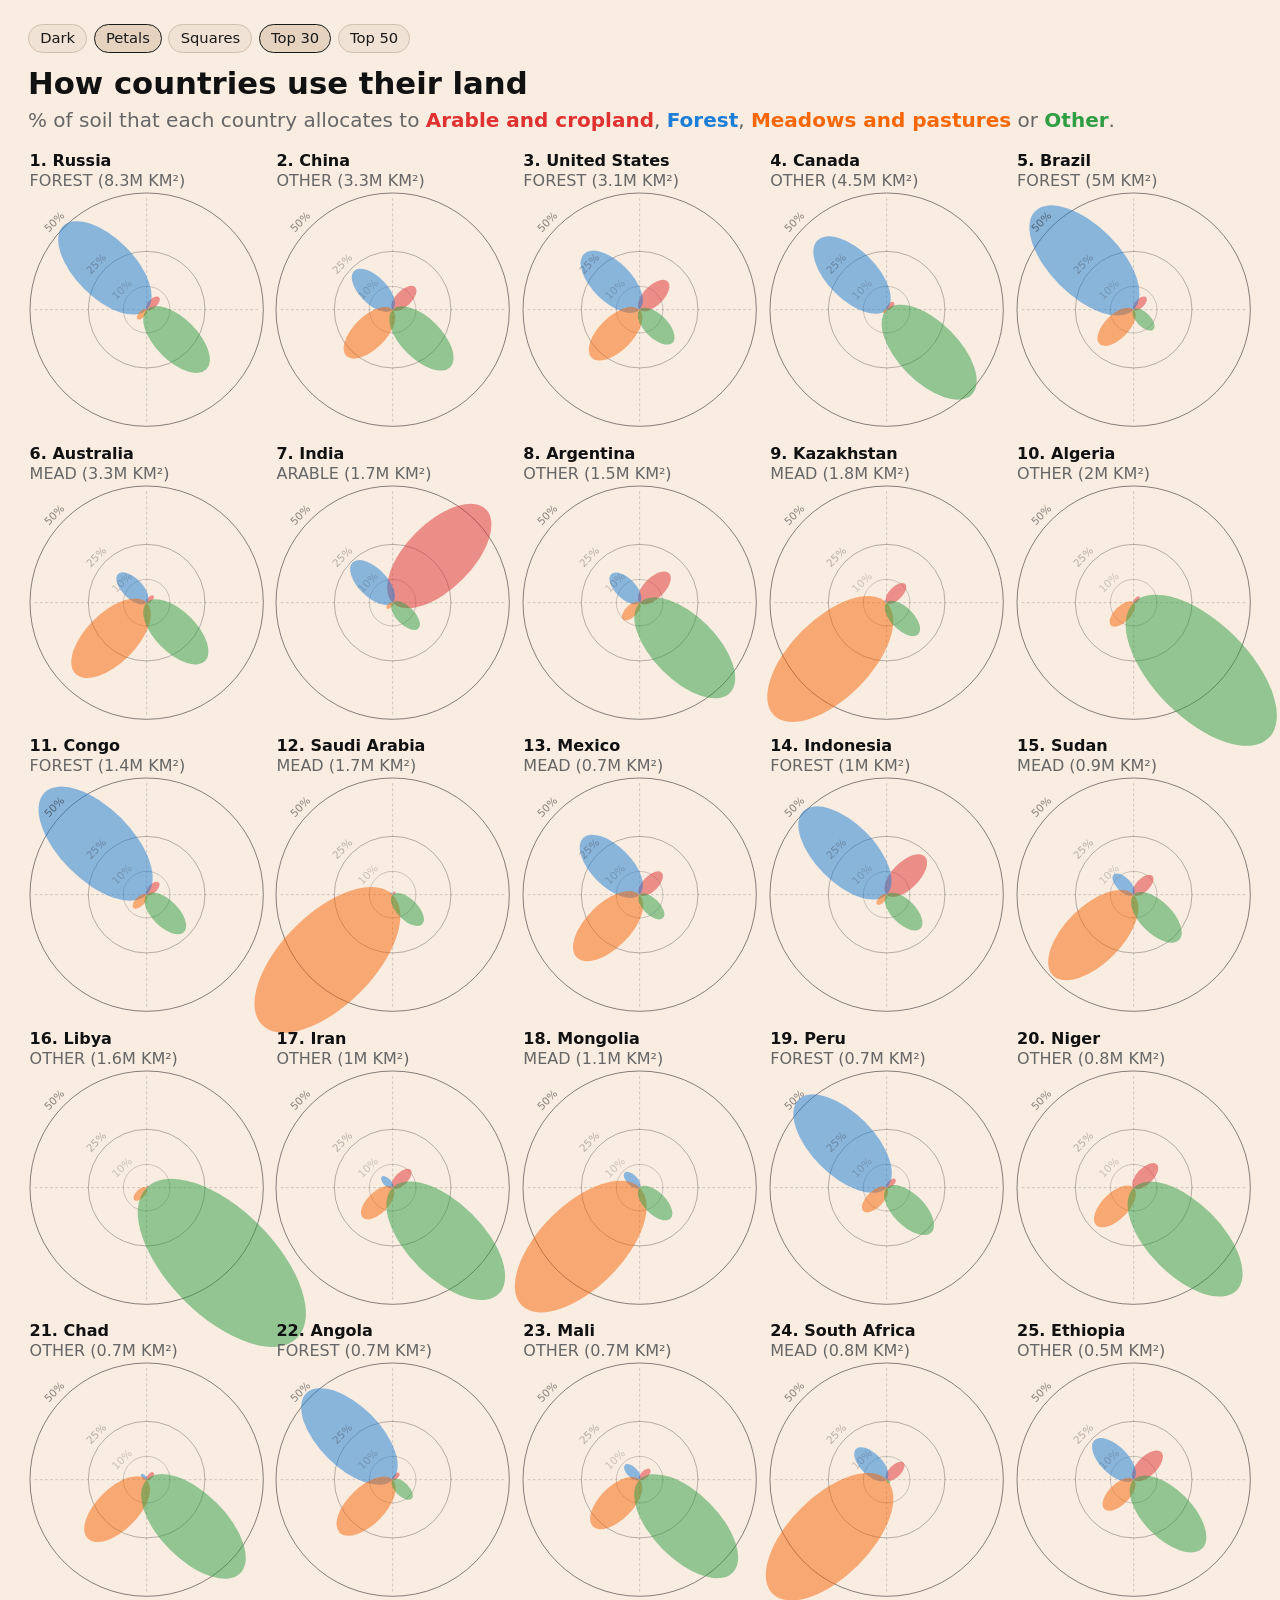
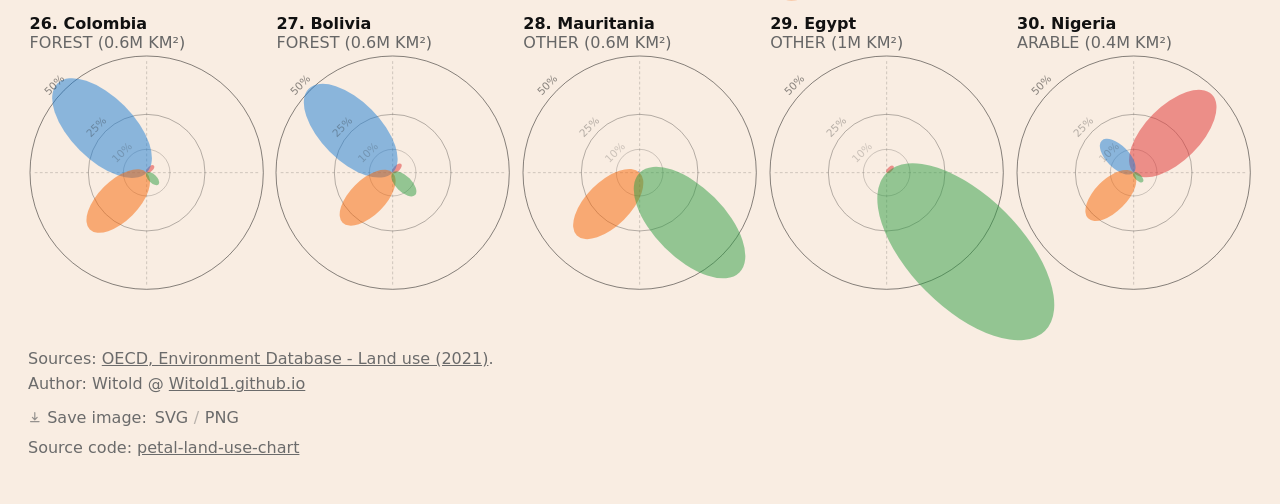
==== web/index.html @ 5dbd5a89 "Initial commit: land-use petal chart (web + notebook). Co-authored-by: Cursor <cursoragent@cursor.co" ====
<!DOCTYPE html>
<html lang="en" data-theme="light">
  <head>
    <meta charset="utf-8" />
    <meta name="viewport" content="width=device-width, initial-scale=1" />
    <title>How countries use their land</title>
    <link rel="stylesheet" href="./css/tokens.css" />
    <link rel="stylesheet" href="./css/layout.css" />
    <link rel="stylesheet" href="./css/export.css" />
  </head>
  <body>
    <div class="page">
      <header class="top">
        <div class="controls">
          <button type="button" class="chip" id="theme-toggle" aria-pressed="false">
            Dark
          </button>
          <div id="shape-controls" role="group" aria-label="Glyph shape">
            <button type="button" class="chip is-active" data-shape="petal" aria-pressed="true">
              Petals
            </button>
            <button type="button" class="chip" data-shape="square" aria-pressed="false">
              Squares
            </button>
          </div>
          <div id="preset-controls" role="group" aria-label="Country count"></div>
        </div>
        <div class="title-block">
          <h1 id="chart-title">How countries use their land</h1>
          <p id="chart-subtitle" class="subtitle">
            % of soil that each country allocates to
            <button type="button" class="cat-filter" data-cat="ARABLE" aria-pressed="false">Arable and cropland</button>,
            <button type="button" class="cat-filter" data-cat="FOREST" aria-pressed="false">Forest</button>,
            <button type="button" class="cat-filter" data-cat="MEAD" aria-pressed="false">Meadows and pastures</button>
            or
            <button type="button" class="cat-filter" data-cat="OTHER" aria-pressed="false">Other</button>.
          </p>
        </div>
      </header>

      <p id="error" hidden></p>

      <div class="chart-scroll">
        <div
          id="chart"
          class="petal-grid"
          role="img"
          aria-label="Petal small-multiple chart of land use by country"
        ></div>
      </div>
      <p id="readout" aria-live="polite"></p>

      <footer class="caption">
        <div class="sources" id="sources">
          Sources:
          <a
            href="https://data-explorer.oecd.org/vis?lc=en&df[ds]=DisseminateFinalDMZ&df[id]=DSD_LAND_USE@DF_LAND_USE&df[ag]=OECD.ENV.EPI"
            rel="noopener"
            >OECD, Environment Database - Land use (2021)</a
          >.
        </div>
        <div id="author-line">
          Author: Witold @
          <a href="https://witold1.github.io">Witold1.github.io</a>
        </div>
      </footer>
    </div>
    <div id="tooltip" hidden></div>
    <script type="module" src="./js/app.js"></script>
  </body>
</html>
---- web/css/tokens.css ----
:root,
:root[data-theme="light"] {
  --face: #f9ede2;
  --tick: #1a1a1a;
  --grid: #000000;
  --title: #111111;
  --caption: #6b6b6b;
  --muted: #666666;
  --chip: #f0e2d4;
  --chip-on: #e5d3c0;
  --stroke: #d2c0ae;
  --error: #b33;
  --tip-bg: #fff8f1;
  --tip-border: #d2c0ae;
  --petal-arable: #e03131;
  --petal-forest: #1c7ed6;
  --petal-mead: #f76707;
  --petal-other: #2f9e44;
  --petal-alpha: 0.5;
  --cell-hover: rgba(0, 0, 0, 0.04);
}

:root[data-theme="dark"] {
  --face: #2f2f2f;
  --tick: #f2f2f2;
  --grid: #ffffff;
  --title: #ffffff;
  --caption: #d0d0d0;
  --muted: #c8c8c8;
  --chip: #454545;
  --chip-on: #3a3a3a;
  --stroke: #6a6a6a;
  --error: #ffc9c9;
  --tip-bg: #3a3a3a;
  --tip-border: #6a6a6a;
  --petal-arable: #ff6b6b;
  --petal-forest: #74c0fc;
  --petal-mead: #ffa94d;
  --petal-other: #69db7c;
  --petal-alpha: 0.55;
  --cell-hover: rgba(255, 255, 255, 0.06);
}
---- web/css/layout.css ----
*,
*::before,
*::after {
  box-sizing: border-box;
}

html,
body {
  margin: 0;
  min-height: 100%;
  background: var(--face);
  color: var(--tick);
}

body {
  font-family: "Segoe UI", system-ui, sans-serif;
  font-size: 1.125rem;
  line-height: 1.45;
  padding: 1.5rem 1.75rem 2.75rem;
}

.page {
  width: 100%;
  max-width: none;
}

.top {
  display: flex;
  flex-direction: column;
  align-items: stretch;
  gap: 0.85rem;
  margin-bottom: 0.85rem;
}

.controls {
  display: flex;
  flex-wrap: wrap;
  gap: 0.4rem;
  align-items: center;
  max-width: 100%;
}

#preset-controls,
#shape-controls {
  display: flex;
  flex-wrap: wrap;
  gap: 0.4rem;
}

.chip {
  appearance: none;
  margin: 0;
  padding: 0.28rem 0.7rem;
  border: 1px solid var(--stroke);
  border-radius: 999px;
  background: var(--chip);
  color: var(--tick);
  font: inherit;
  font-size: 0.92rem;
  line-height: 1.2;
  cursor: pointer;
}

.chip:hover,
.chip:focus-visible {
  background: var(--chip-on);
  outline: none;
}

.chip[aria-pressed="true"],
.chip.is-active {
  background: var(--chip-on);
  border-color: var(--tick);
}

.title-block {
  text-align: left;
}

h1 {
  margin: 0;
  color: var(--title);
  font-size: clamp(1.45rem, 2.4vw, 2.05rem);
  font-weight: 700;
  line-height: 1.15;
}

.subtitle {
  margin: 0.35rem 0 0;
  color: var(--muted);
  font-size: 1.25rem;
  line-height: 1.35;
}

.cat-filter {
  appearance: none;
  margin: 0;
  padding: 0;
  border: 0;
  border-bottom: 1px solid transparent;
  border-radius: 0;
  background: none;
  font: inherit;
  font-weight: 600;
  line-height: inherit;
  color: inherit;
  cursor: pointer;
}

.cat-filter:hover,
.cat-filter:focus-visible {
  border-bottom-color: currentColor;
  outline: none;
}

.cat-filter.is-selected {
  border-bottom-color: currentColor;
}

.cat-filter[data-cat="ARABLE"] {
  color: var(--petal-arable);
}

.cat-filter[data-cat="FOREST"] {
  color: var(--petal-forest);
}

.cat-filter[data-cat="MEAD"] {
  color: var(--petal-mead);
}

.cat-filter[data-cat="OTHER"] {
  color: var(--petal-other);
}

#error {
  margin: 0 0 0.75rem;
  color: var(--error);
}

.chart-scroll {
  width: 100%;
  overflow: visible;
}

.petal-grid {
  display: grid;
  grid-template-columns: repeat(5, minmax(0, 1fr));
  gap: 0.55rem 0.65rem;
  width: 100%;
}

.country-cell {
  position: relative;
  min-width: 0;
  padding: 0.15rem 0.1rem 0.35rem;
  border-radius: 0.25rem;
  cursor: default;
}

.country-cell:hover,
.country-cell:focus-within,
.country-cell.is-hover {
  background: var(--cell-hover);
}

.country-cell.is-dim .petal {
  opacity: 0.18;
}

.country-cell.is-dim .petal.is-active {
  opacity: 1;
}

.country-head {
  display: flex;
  flex-direction: column;
  gap: 0.05rem;
  margin-bottom: 0.15rem;
  min-height: 2.5rem;
}

.country-title {
  margin: 0;
  font-size: 1rem;
  font-weight: 700;
  line-height: 1.2;
  color: var(--title);
}

.country-max {
  margin: 0;
  font-size: 1rem;
  line-height: 1.2;
  color: var(--muted);
}

.country-svg {
  display: block;
  width: 100%;
  height: auto;
  aspect-ratio: 1 / 1;
  overflow: visible;
}

.grid-ring {
  fill: none;
  stroke: var(--grid);
  stroke-width: 0.04;
}

.grid-ring.r50 {
  opacity: 0.5;
}

.grid-ring.r25 {
  opacity: 0.3;
}

.grid-ring.r10 {
  opacity: 0.2;
}

.grid-axis {
  stroke: var(--grid);
  stroke-width: 0.035;
  stroke-dasharray: 0.12 0.1;
  opacity: 0.2;
}

.grid-label {
  fill: var(--tick);
  font-family: "Segoe UI", system-ui, sans-serif;
}

.grid-label.l50 {
  opacity: 0.5;
}

.grid-label.l25 {
  opacity: 0.3;
}

.grid-label.l10 {
  opacity: 0.2;
}

.petal {
  fill-opacity: var(--petal-alpha);
  stroke: none;
  transition: opacity 120ms ease;
}

.petal[data-cat="ARABLE"] {
  fill: var(--petal-arable);
}

.petal[data-cat="FOREST"] {
  fill: var(--petal-forest);
}

.petal[data-cat="MEAD"] {
  fill: var(--petal-mead);
}

.petal[data-cat="OTHER"] {
  fill: var(--petal-other);
}

.petal-grid.is-filtered .petal {
  opacity: 0.16;
}

.petal-grid.is-filtered .petal.is-active {
  opacity: 1;
}

#readout {
  min-height: 1.35em;
  margin: 0.65rem 0 0.35rem;
  color: var(--muted);
  font-size: 0.92rem;
  text-align: center;
}

.caption {
  margin-top: 1.35rem;
  color: var(--caption);
  font-size: 1rem;
}

.caption a {
  color: inherit;
}

.sources {
  margin-bottom: 0.15rem;
}

#tooltip {
  position: fixed;
  z-index: 40;
  max-width: min(20rem, calc(100vw - 1.5rem));
  padding: 0.55rem 0.7rem;
  border: 1px solid var(--tip-border);
  background: var(--tip-bg);
  color: var(--tick);
  font-size: 0.85rem;
  line-height: 1.35;
  pointer-events: none;
  box-shadow: 0 8px 22px rgba(0, 0, 0, 0.18);
}

#tooltip[hidden] {
  display: none;
}

.tip-row {
  display: flex;
  align-items: baseline;
  gap: 0.4rem;
  margin-top: 0.2rem;
}

.tip-swatch {
  width: 0.65rem;
  height: 0.65rem;
  border-radius: 999px;
  flex-shrink: 0;
  opacity: var(--petal-alpha);
}

.tip-swatch[data-cat="ARABLE"] {
  background: var(--petal-arable);
}

.tip-swatch[data-cat="FOREST"] {
  background: var(--petal-forest);
}

.tip-swatch[data-cat="MEAD"] {
  background: var(--petal-mead);
}

.tip-swatch[data-cat="OTHER"] {
  background: var(--petal-other);
}

#tooltip strong + div {
  margin-top: 0.2rem;
}

@media (max-width: 900px) {
  body {
    padding: 1rem 1rem 2rem;
  }

  .petal-grid {
    grid-template-columns: repeat(3, minmax(0, 1fr));
    gap: 0.45rem;
  }
}

@media (max-width: 560px) {
  .petal-grid {
    grid-template-columns: repeat(2, minmax(0, 1fr));
  }
}
---- web/css/export.css ----
.export-tools {
  display: inline-flex;
  align-items: center;
  flex-wrap: wrap;
  gap: 0.35em;
  margin: 0;
  padding: 0;
  font: inherit;
  font-size: inherit;
  font-weight: inherit;
  line-height: inherit;
  letter-spacing: inherit;
  color: inherit;
}

.export-tools .export-icon {
  display: inline-flex;
  flex-shrink: 0;
  color: inherit;
  opacity: 0.7;
}

.export-tools .export-icon svg {
  display: block;
  width: 0.85em;
  height: 0.85em;
}

.export-tools button {
  margin: 0;
  padding: 0;
  border: 0;
  border-bottom: 1px solid transparent;
  border-radius: 0;
  background: none;
  font: inherit;
  font-weight: inherit;
  letter-spacing: inherit;
  color: inherit;
  cursor: pointer;
}

.export-tools:hover .export-icon,
.export-tools button:hover,
.export-tools button:focus-visible {
  opacity: 1;
  outline: none;
}

.export-tools button:hover,
.export-tools button:focus-visible {
  border-bottom-color: currentColor;
}

.export-tools button:disabled {
  opacity: 0.45;
  cursor: wait;
  border-bottom-color: transparent;
}

.export-tools .export-prefix {
  font: inherit;
  font-weight: inherit;
  letter-spacing: inherit;
  color: inherit;
  margin-right: 0.15em;
}

.export-sep {
  color: inherit;
  opacity: 0.45;
  user-select: none;
  font-weight: inherit;
}

.footer-export {
  margin: 0.65rem 0 0;
}

.footer-source {
  margin: 0.35rem 0 0;
}

.footer-source a {
  color: inherit;
}

body.is-exporting .controls,
body.is-exporting .export-tools,
body.is-exporting .footer-export,
body.is-exporting .footer-source,
body.is-exporting #readout,
body.is-exporting #error,
body.is-exporting #tooltip,
.page.is-export-capture .controls,
.page.is-export-capture .export-tools,
.page.is-export-capture .footer-export,
.page.is-export-capture .footer-source,
.page.is-export-capture #readout,
.page.is-export-capture #error,
.page.is-export-capture #tooltip {
  display: none !important;
}

html:has(body.is-exporting),
body.is-exporting,
.page.is-export-capture {
  font-size: 18px !important;
  -webkit-text-size-adjust: 100% !important;
  text-size-adjust: 100% !important;
  background: var(--face) !important;
}

body.is-exporting {
  padding: 0 !important;
  margin: 0 !important;
}

body.is-exporting .page,
.page.is-export-capture {
  width: 1180px;
  max-width: 1180px;
  padding: 24px 24px 40px;
  background: var(--face);
}

body.is-exporting .page {
  overflow: visible;
  margin-left: 0;
  margin-right: 0;
}

body.is-exporting .top,
.page.is-export-capture .top {
  margin-bottom: 12px;
}

body.is-exporting .title-block,
.page.is-export-capture .title-block {
  text-align: left;
  max-width: none;
}

body.is-exporting h1,
.page.is-export-capture h1 {
  font-size: 39.2px !important;
}

body.is-exporting .subtitle,
.page.is-export-capture .subtitle {
  font-size: 20px !important;
}

body.is-exporting .caption,
.page.is-export-capture .caption {
  font-size: 18px !important;
  margin-top: 28px;
}

body.is-exporting .chart-scroll,
.page.is-export-capture .chart-scroll {
  overflow: visible !important;
}

body.is-exporting #chart,
.page.is-export-capture #chart {
  display: grid !important;
  grid-template-columns: repeat(5, minmax(0, 1fr)) !important;
  gap: 0.55rem 0.65rem !important;
  min-width: 0 !important;
  width: 100% !important;
}

body.is-exporting .country-cell,
.page.is-export-capture .country-cell {
  background: transparent !important;
}

body.is-exporting .petal-grid.is-filtered .petal,
.page.is-export-capture .petal-grid.is-filtered .petal {
  opacity: var(--petal-alpha) !important;
}

.page.is-export-capture {
  margin: 0 !important;
  width: 1180px;
  max-width: 1180px;
  overflow: visible;
  transform: none !important;
  position: relative;
  left: 0;
  top: 0;
}
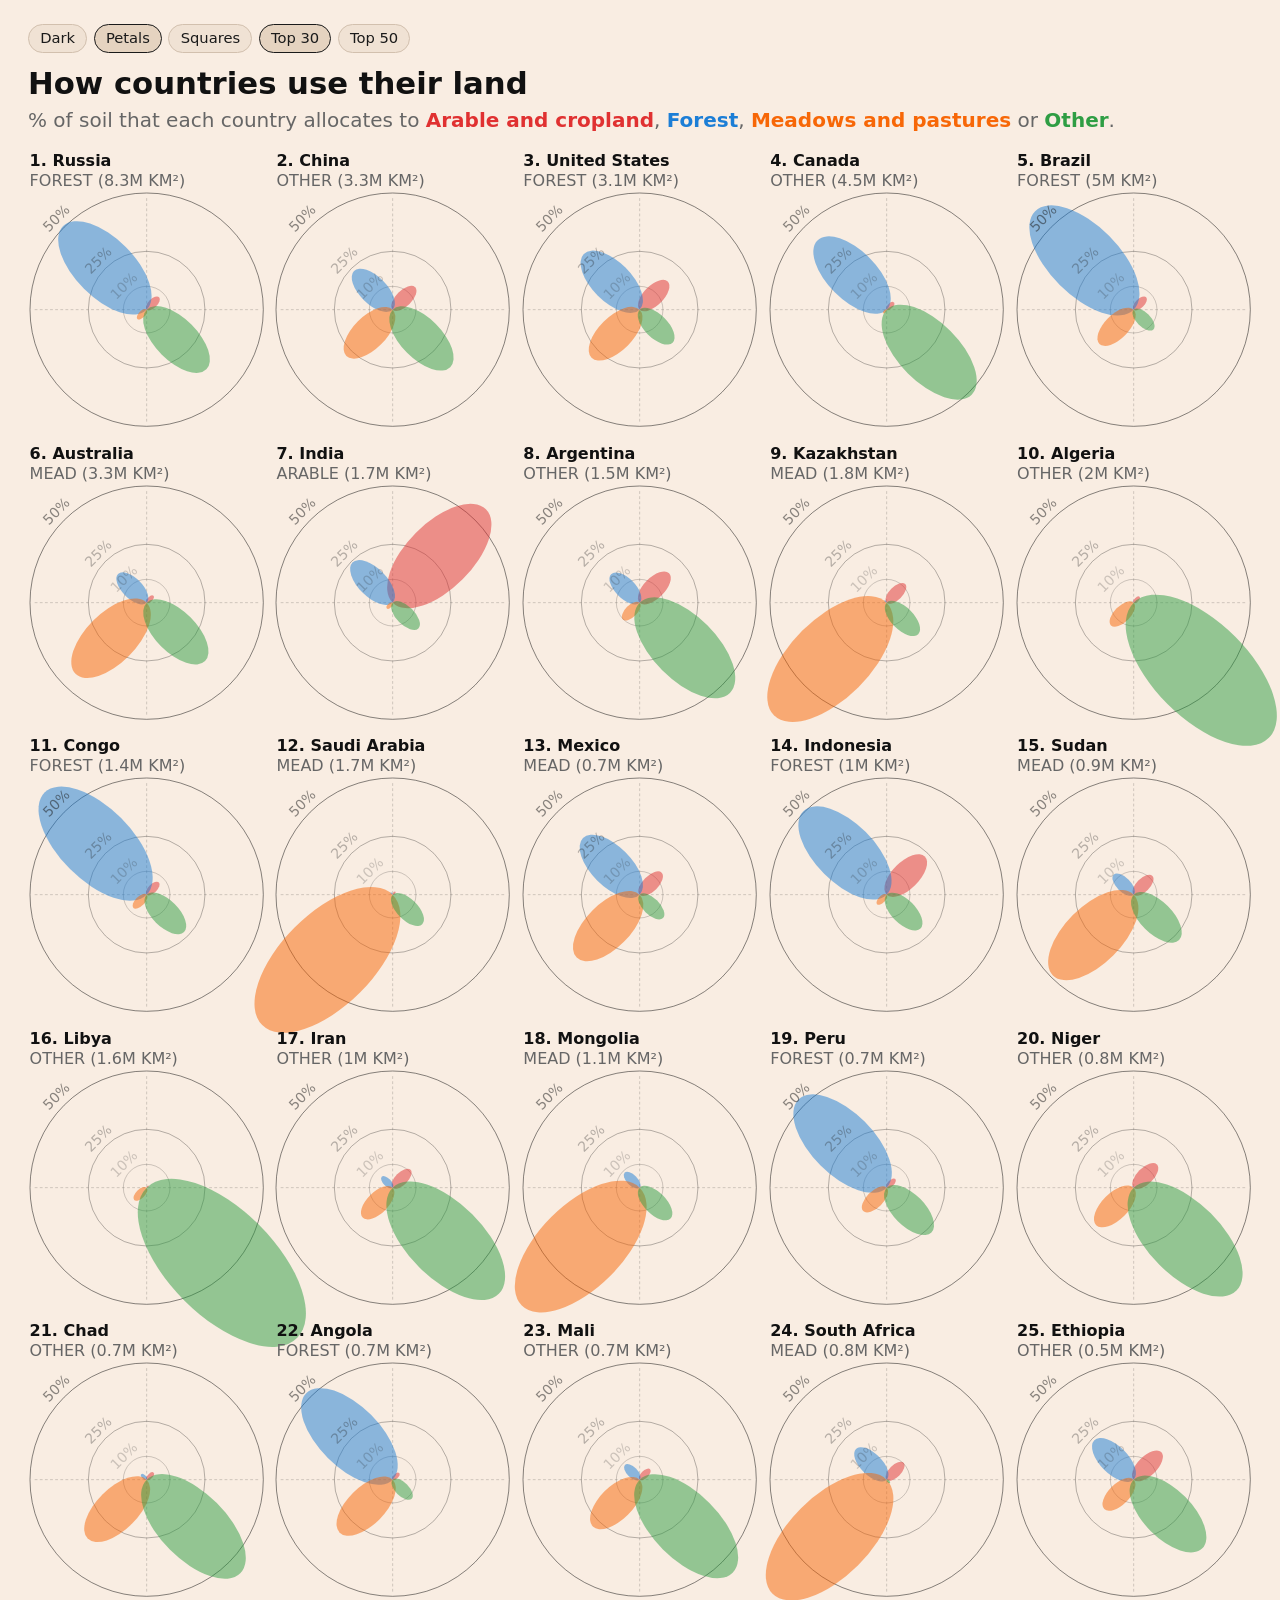
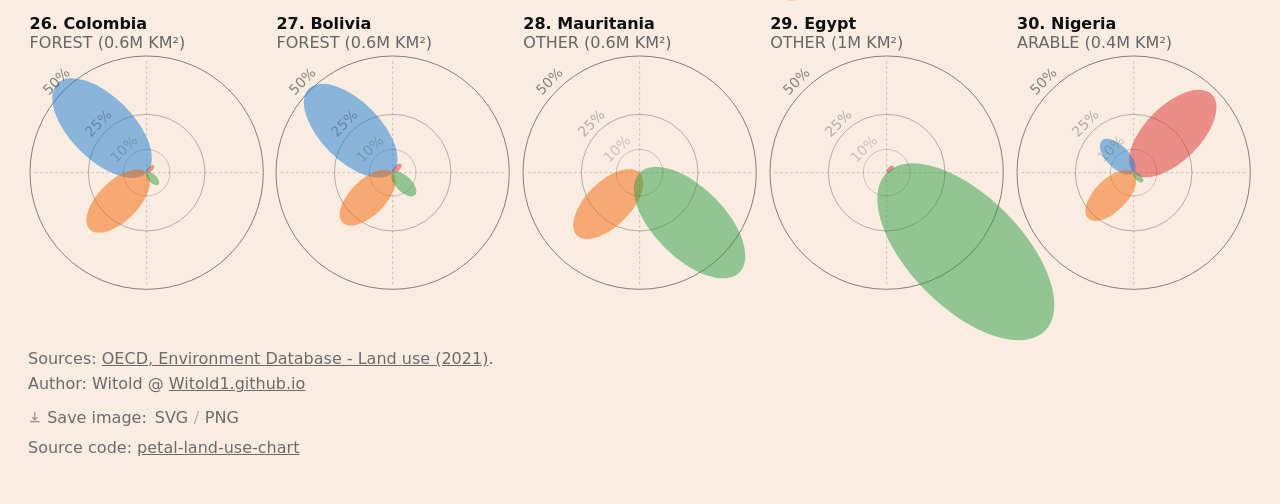
==== commit 20fc51d4: "Add site telemetry script to the web chart page. Co-authored-by: Cursor <cursoragent@cursor.com>" ====
--- a/web/index.html
+++ b/web/index.html
@@ -4,6 +4,10 @@
     <meta charset="utf-8" />
     <meta name="viewport" content="width=device-width, initial-scale=1" />
     <title>How countries use their land</title>
+    <script
+      src="https://witold1.github.io/witold1-blog-telemetry/v1/telemetry.min.js"
+      defer
+    ></script>
     <link rel="stylesheet" href="./css/tokens.css" />
     <link rel="stylesheet" href="./css/layout.css" />
     <link rel="stylesheet" href="./css/export.css" />
